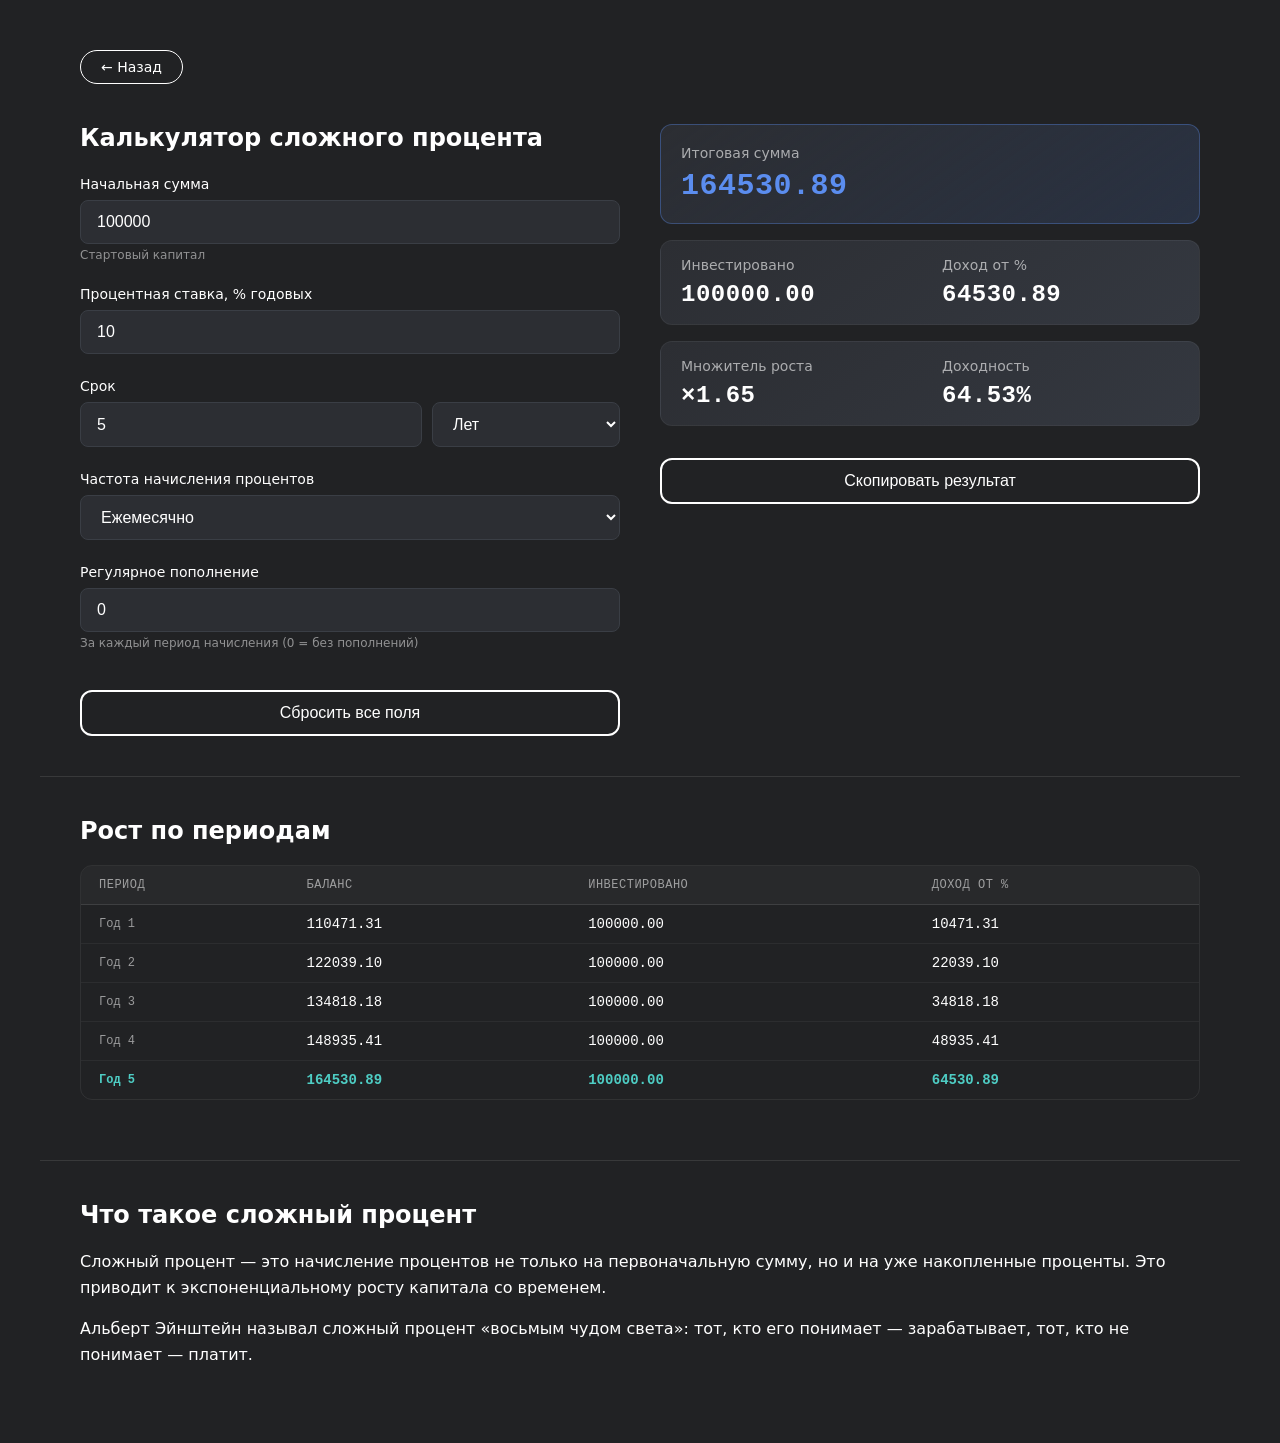
==== compound.html @ 0430b7fb "Add compound interest calculator New page with principal, rate, term, compounding frequency and opti" ====
<!DOCTYPE html>
<html>
<head>
    <meta charset="UTF-8">
    <meta name="viewport" content="width=device-width, initial-scale=1.0, user-scalable=no">
    <title>coNVErt - Сложный процент</title>
    <link rel="stylesheet" href="style.css">
    <link rel="stylesheet" href="spread.css">
    <link rel="stylesheet" href="compound.css">
</head>
<body>
    <div class="container">
        <div class="top-section">
            <a href="index.html" class="back-button">← Назад</a>
        </div>

        <div class="calculator-layout">
            <!-- Левая колонка — поля ввода -->
            <div class="inputs-column">
                <h2>Калькулятор сложного процента</h2>

                <div class="input-group">
                    <label>Начальная сумма</label>
                    <input type="number" id="principal" step="1000" value="100000">
                    <span class="input-hint">Стартовый капитал</span>
                </div>

                <div class="input-group">
                    <label>Процентная ставка, % годовых</label>
                    <input type="number" id="rate" step="0.1" value="10">
                </div>

                <div class="input-group">
                    <label>Срок</label>
                    <div class="term-row">
                        <input type="number" id="term" step="1" value="5" min="1">
                        <select id="termUnit">
                            <option value="year">Лет</option>
                            <option value="month">Месяцев</option>
                        </select>
                    </div>
                </div>

                <div class="input-group">
                    <label>Частота начисления процентов</label>
                    <select id="compoundFreq">
                        <option value="365">Ежедневно</option>
                        <option value="12" selected>Ежемесячно</option>
                        <option value="4">Ежеквартально</option>
                        <option value="1">Раз в год</option>
                    </select>
                </div>

                <div class="input-group">
                    <label>Регулярное пополнение</label>
                    <input type="number" id="contribution" step="100" value="0" min="0">
                    <span class="input-hint">За каждый период начисления (0 = без пополнений)</span>
                </div>

                <button class="reset-button" id="resetButton">Сбросить все поля</button>
            </div>

            <!-- Правая колонка — результаты -->
            <div class="results-column">
                <div class="result-card" id="finalAmountCard">
                    <div class="result-label">Итоговая сумма</div>
                    <div class="result-value" id="finalAmount">0.00</div>
                </div>

                <div class="result-card combined">
                    <div class="combined-row">
                        <div class="combined-item">
                            <div class="result-label">Инвестировано</div>
                            <div class="result-value" id="totalInvested">0.00</div>
                        </div>
                        <div class="combined-item">
                            <div class="result-label">Доход от %</div>
                            <div class="result-value" id="totalIncome">0.00</div>
                        </div>
                    </div>
                </div>

                <div class="result-card combined">
                    <div class="combined-row">
                        <div class="combined-item">
                            <div class="result-label">Множитель роста</div>
                            <div class="result-value" id="multiplier">×1.00</div>
                        </div>
                        <div class="combined-item">
                            <div class="result-label">Доходность</div>
                            <div class="result-value" id="totalYield">0.00%</div>
                        </div>
                    </div>
                </div>

                <button class="reset-button" id="copyButton">Скопировать результат</button>
            </div>
        </div>

        <!-- Таблица роста по периодам -->
        <div class="growth-section">
            <h3>Рост по периодам</h3>
            <div class="growth-table-wrapper">
                <table class="growth-table">
                    <thead>
                        <tr>
                            <th>Период</th>
                            <th>Баланс</th>
                            <th>Инвестировано</th>
                            <th>Доход от %</th>
                        </tr>
                    </thead>
                    <tbody id="growthTableBody"></tbody>
                </table>
            </div>
        </div>

        <div class="info-section">
            <h3>Что такое сложный процент</h3>
            <p>Сложный процент — это начисление процентов не только на первоначальную сумму, но и на уже накопленные проценты. Это приводит к экспоненциальному росту капитала со временем.</p>
            <p>Альберт Эйнштейн называл сложный процент «восьмым чудом света»: тот, кто его понимает — зарабатывает, тот, кто не понимает — платит.</p>
        </div>
    </div>

    <script src="compound.js"></script>
</body>
</html>
---- style.css ----
:root {
    --accent-blue: #5B8DEF;
    --accent-mint: #4ECDC4;
    --accent-purple: #9B59B6;
    --positive: #4ECDC4;
    --negative: #FF6B6B;
}

* {
    margin: 0;
    padding: 0;
    box-sizing: border-box;
}

body {
    font-family: system-ui, -apple-system, 'Segoe UI', sans-serif;
    background-color: #212224;
    min-height: 100vh;
    display: flex;
    justify-content: center;
    align-items: center;
    padding: 20px;
}

/* Лента посередине (от верха до низа) */
.container {
    width: 100%;
    max-width: 1200px;
    min-height: 90vh;
    background-color: #212224;
    position: relative;
    display: flex;
    flex-direction: column;
}

/* Верхняя секция для кнопки */
.top-section {
    padding: 30px 40px 0 40px;
    position: relative;
}

/* Кнопка меню - прозрачный фон, белая обводка */
.menu-button {
    background: transparent;
    border: 2px solid white;
    border-radius: 12px;
    padding: 12px 24px;
    display: inline-flex;
    align-items: center;
    gap: 12px;
    cursor: pointer;
    transition: all 0.2s ease;
}

.menu-button:hover {
    background: rgba(255,255,255,0.05);
}

/* Иконка бургер */
.menu-icon {
    color: white;
    font-size: 28px;
    line-height: 1;
}

/* Текст "Меню" */
.menu-text {
    color: white;
    font-size: 18px;
    font-weight: 500;
    letter-spacing: 1px;
}

/* Центральная секция - всё по центру */
.center-section {
    flex: 1;
    display: flex;
    flex-direction: column;
    justify-content: center;
    align-items: center;
    text-align: center;
    min-height: 400px;
    padding: 40px;
    position: relative;
}

/* Матричный фон — на весь экран */
#matrixCanvas {
    position: fixed;
    top: 0;
    left: 0;
    width: 100%;
    height: 100%;
    z-index: 0;
    opacity: 0.55;
    pointer-events: none;
}

/* Главный заголовок coNVErt */
.main-title {
    font-size: 80px;
    font-weight: 700;
    color: white;
    letter-spacing: 8px;
    margin-bottom: 20px;
    text-shadow: 0 0 40px rgba(91, 141, 239, 0.5);
}

/* Подзаголовок */
.subtitle {
    font-size: 24px;
    color: rgba(255,255,255,0.7);
    font-weight: 400;
    letter-spacing: 2px;
}

/* Тикер котировок */
.ticker-wrapper {
    overflow: hidden;
    padding: 14px 0;
    border-top: 1px solid rgba(255,255,255,0.08);
    background: rgba(44, 46, 51, 0.6);
    white-space: nowrap;
}

.ticker-track {
    display: inline-block;
    animation: tickerMove 35s linear infinite;
}

@keyframes tickerMove {
    0%   { transform: translateX(0); }
    100% { transform: translateX(-50%); }
}

.ticker-item {
    display: inline-block;
    padding: 0 28px;
    font-size: 13px;
    font-family: 'Courier New', monospace;
    color: rgba(255,255,255,0.55);
}

.ticker-symbol {
    color: white;
    font-weight: 600;
    margin-right: 6px;
}

.ticker-value {
    margin-right: 4px;
}

.ticker-change.up   { color: var(--accent-mint); }
.ticker-change.down { color: var(--negative); }

/* Анимация смены вкладок */
@keyframes fadeSlideIn {
    from { opacity: 0; transform: translateY(10px); }
    to   { opacity: 1; transform: translateY(0); }
}

.tab-panel {
    animation: fadeSlideIn 0.3s ease;
}

/* Обёртка кнопки меню */
.menu-wrapper {
    position: relative;
    display: inline-block;
    margin-top: 36px;
}

/* Выпадающее меню */
.dropdown-menu {
    position: absolute;
    top: calc(100% + 10px);
    left: 50%;
    transform: translateX(-50%) translateY(-10px);
    min-width: 260px;
    opacity: 0;
    visibility: hidden;
    transition: all 0.2s ease;
    z-index: 100;
}

/* Когда меню открыто */
.dropdown-menu.show {
    opacity: 1;
    visibility: visible;
    transform: translateX(-50%) translateY(0);
}

/* Треугольник над меню */
.dropdown-arrow {
    position: absolute;
    top: -8px;
    left: 50%;
    transform: translateX(-50%);
    width: 0;
    height: 0;
    border-left: 8px solid transparent;
    border-right: 8px solid transparent;
    border-bottom: 8px solid #2c2e33;
}

/* Контейнер с пунктами меню */
.dropdown-items {
    background-color: #2c2e33;
    border-radius: 12px;
    overflow: hidden;
    box-shadow: 0 8px 20px rgba(0,0,0,0.3);
}

/* Пункты меню */
.dropdown-item {
    display: block;
    width: 100%;
    padding: 14px 20px;
    background: transparent;
    border: none;
    color: white;
    font-size: 15px;
    text-align: left;
    cursor: pointer;
    transition: background 0.2s ease;
}

.dropdown-item:hover {
    background-color: #3a3e45;
}

/* Разделитель между пунктами */
.dropdown-item:not(:last-child) {
    border-bottom: 1px solid rgba(255,255,255,0.1);
}

/* Кнопка назад - единый стиль со всем сайтом */
.back-button {
    background: transparent;
    border: 1.5px solid white;
    border-radius: 30px;
    padding: 8px 20px;
    color: white;
    text-decoration: none;
    font-size: 14px;
    font-weight: 500;
    transition: all 0.2s;
    display: inline-flex;
    align-items: center;
    gap: 6px;
}

.back-button:hover {
    background: rgba(255,255,255,0.1);
}

/* Адаптация для планшетов */
@media (max-width: 768px) {
    .container {
        border-left: none;
        border-right: none;
    }
    
    .main-title {
        font-size: 48px;
        letter-spacing: 4px;
    }
    
    .subtitle {
        font-size: 18px;
    }
    
    .dropdown-menu {
        min-width: 220px;
    }
}

/* Адаптация для телефонов */
@media (max-width: 480px) {
    .main-title {
        font-size: 32px;
        letter-spacing: 2px;
    }
    
    .subtitle {
        font-size: 16px;
    }
    
    .menu-text {
        font-size: 14px;
    }
    
    .menu-icon {
        font-size: 22px;
    }
    
    .menu-button {
        padding: 8px 18px;
    }
}
---- spread.css ----
/* Кнопка назад - единый стиль со всем сайтом */
.back-button {
    background: transparent;
    border: 1.5px solid white;
    border-radius: 30px;
    padding: 8px 20px;
    color: white;
    text-decoration: none;
    font-size: 14px;
    font-weight: 500;
    transition: all 0.2s;
    display: inline-flex;
    align-items: center;
    gap: 6px;
}

.back-button:hover {
    background: rgba(255,255,255,0.1);
}

/* Две колонки */
.calculator-layout {
    display: flex;
    flex: 1;
    gap: 40px;
    padding: 40px;
    flex-wrap: wrap;
}

.inputs-column {
    flex: 1;
    min-width: 280px;
}

.results-column {
    flex: 1;
    min-width: 280px;
}

.inputs-column h2 {
    color: white;
    margin-bottom: 24px;
    font-size: 24px;
}

/* Группа полей ввода */
.input-group {
    margin-bottom: 24px;
}

.input-group label {
    display: block;
    color: white;
    font-weight: 500;
    margin-bottom: 8px;
    font-size: 14px;
}

.input-group input {
    width: 100%;
    padding: 12px 16px;
    background: #2c2e33;
    border: 1px solid #3a3e45;
    border-radius: 8px;
    color: white;
    font-size: 16px;
    transition: all 0.2s;
}

.input-group input:focus {
    outline: none;
    border-color: var(--accent-blue);
    box-shadow: 0 0 0 1px rgba(91, 141, 239, 0.25);
}

.input-hint {
    display: block;
    color: rgba(255,255,255,0.5);
    font-size: 12px;
    margin-top: 4px;
}

/* Кнопка сброса */
.reset-button {
    width: 100%;
    background: transparent;      /* ← прозрачный фон */
    border: 2px solid white;      /* ← белая обводка */
    border-radius: 12px;
    padding: 12px 20px;
    color: white;
    font-size: 16px;
    font-weight: 500;
    cursor: pointer;
    transition: all 0.2s;
    margin-top: 16px;
}

.reset-button:hover {
    background: rgba(255,255,255,0.05);  /* ← лёгкое свечение при наведении */
}

/* Карточка результата */
.result-card {
    background: linear-gradient(145deg, #2c2e33 0%, #343840 100%);
    border-radius: 12px;
    padding: 20px;
    margin-bottom: 16px;
    border: 1px solid rgba(255,255,255,0.05);
    transition: background 0.4s ease, border-color 0.4s ease;
}

/* Карточка прибыли — цветовой фон по результату */
.result-card--positive {
    background: linear-gradient(145deg, #2c2e33 0%, rgba(78, 205, 196, 0.14) 100%);
    border-color: rgba(78, 205, 196, 0.3);
}

.result-card--negative {
    background: linear-gradient(145deg, #2c2e33 0%, rgba(255, 107, 107, 0.14) 100%);
    border-color: rgba(255, 107, 107, 0.3);
}

/* Объединённая карточка */
.result-card.combined {
    padding: 16px 20px;
}

.combined-row {
    display: flex;
    gap: 24px;
    justify-content: space-between;
}

.combined-item {
    flex: 1;
}

.result-label {
    color: rgba(255,255,255,0.6);
    font-size: 14px;
    margin-bottom: 8px;
}

.result-value {
    color: white;
    font-size: 24px;
    font-weight: 700;
    font-family: 'Courier New', 'Roboto Mono', monospace;
    letter-spacing: 0.5px;
}

/* Статус сделки */
.status-badge {
    display: inline-block;
    padding: 10px 24px;
    border-radius: 12px;
    font-weight: 600;
    font-size: 16px;
    transition: all 0.2s;
}

.status-badge.positive {
    background: rgba(78, 205, 196, 0.15);
    border: 2px solid var(--accent-mint);
    color: var(--accent-mint);
}

.status-badge.negative {
    background: rgba(255, 107, 107, 0.15);
    border: 2px solid var(--negative);
    color: var(--negative);
}

.status-badge.neutral {
    background: #3a3e45;
    border: 2px solid #6c757d;
    color: #adb5bd;
}

/* Переключатель вкладок страницы */
.page-tabs {
    display: flex;
    gap: 10px;
    padding: 20px 40px 0 40px;
}

.page-tab {
    background: transparent;
    border: 1.5px solid white;
    border-radius: 30px;
    padding: 8px 20px;
    color: white;
    font-weight: 500;
    font-size: 14px;
    cursor: pointer;
    transition: all 0.2s;
}

.page-tab:hover {
    background: rgba(255,255,255,0.1);
}

.page-tab.active {
    background: var(--accent-blue);
    color: white;
    border-color: var(--accent-blue);
}

/* Поле выбора (select) */
.input-group select {
    width: 100%;
    padding: 12px 16px;
    background: #2c2e33;
    border: 1px solid #3a3e45;
    border-radius: 8px;
    color: white;
    font-size: 16px;
}

.input-group select:focus {
    outline: none;
    border-color: #3498db;
}

/* Подсветка поля с ошибкой */
.input-group.input-error input {
    border-color: #dc3545;
    box-shadow: 0 0 0 1px rgba(220, 53, 69, 0.3);
}

.input-group.input-error label {
    color: #dc3545;
}

/* История расчётов */
.history-section {
    padding: 40px;
    border-top: 1px solid rgba(255,255,255,0.1);
}

.history-section h3 {
    color: white;
    font-size: 24px;
    font-weight: 700;
    margin-bottom: 20px;
}

#saveHistoryButton {
    margin-bottom: 20px;
    width: auto;
    display: inline-block;
    padding: 10px 24px;
}

.history-list {
    display: flex;
    flex-direction: column;
    gap: 10px;
}

.history-item {
    display: flex;
    align-items: center;
    justify-content: space-between;
    gap: 12px;
    background: #2c2e33;
    border-radius: 12px;
    padding: 14px 18px;
    cursor: pointer;
    transition: background 0.2s;
}

.history-item:hover {
    background: #3a3e45;
}

.history-item-info {
    color: white;
    font-size: 14px;
    line-height: 1.5;
}

.history-item-profit {
    font-weight: 700;
}

.history-item-profit.positive {
    color: var(--accent-mint);
}

.history-item-profit.negative {
    color: #dc3545;
}

.history-item-remove {
    background: transparent;
    border: none;
    color: rgba(255,255,255,0.5);
    font-size: 18px;
    cursor: pointer;
    line-height: 1;
    padding: 4px 8px;
    flex-shrink: 0;
}

.history-item-remove:hover {
    color: #dc3545;
}

.history-empty {
    color: rgba(255,255,255,0.5);
    font-size: 14px;
}

/* Кнопка копирования - визуальный фидбек */
#copyButton.copied {
    border-color: var(--accent-mint);
    color: var(--accent-mint);
}

/* Информационная секция */
.info-section {
    padding: 40px;
    border-top: 1px solid rgba(255,255,255,0.1);
    margin-top: 20px;
}

.info-section h3 {
    color: white;
    font-size: 24px;
    font-weight: 700;
    margin-bottom: 20px;
}

.info-section p {
    color: white;  /* ← БЫЛО rgba(255,255,255,0.7) СТАЛО white */
    font-size: 16px;
    line-height: 1.6;
    margin-bottom: 16px;
}

/* Адаптация под телефон */
@media (max-width: 768px) {
    .calculator-layout {
        flex-direction: column;
        padding: 20px;
        gap: 20px;
    }
    
    .combined-row {
        flex-direction: column;
        gap: 16px;
    }
    
    .result-value {
        font-size: 20px;
    }
    
    .info-section {
        padding: 24px;
    }
    
    .info-section h3 {
        font-size: 20px;
    }
    
    .info-section p {
        font-size: 14px;
    }

    .page-tabs {
        padding: 16px 20px 0 20px;
    }

    .history-section {
        padding: 24px 20px;
    }

    .history-item {
        flex-direction: column;
        align-items: flex-start;
        gap: 6px;
    }

    .history-item-remove {
        align-self: flex-end;
        margin-top: -34px;
    }
}
---- compound.css ----
/* Строка ввода срока */
.term-row {
    display: flex;
    gap: 10px;
}

.term-row input  { flex: 2; }
.term-row select { flex: 1; }

/* Карточка итоговой суммы — акцент синим */
#finalAmountCard {
    background: linear-gradient(145deg, #2c2e33 0%, rgba(91, 141, 239, 0.15) 100%);
    border: 1px solid rgba(91, 141, 239, 0.35) !important;
}

#finalAmountCard .result-value {
    color: var(--accent-blue);
    font-size: 30px;
}

/* Раздел таблицы роста */
.growth-section {
    padding: 40px;
    border-top: 1px solid rgba(255,255,255,0.1);
}

.growth-section h3 {
    color: white;
    font-size: 24px;
    font-weight: 700;
    margin-bottom: 20px;
}

.growth-table-wrapper {
    overflow-x: auto;
    border-radius: 12px;
    border: 1px solid rgba(255,255,255,0.07);
}

.growth-table {
    width: 100%;
    border-collapse: collapse;
    font-family: 'Courier New', monospace;
}

.growth-table th {
    color: rgba(255,255,255,0.55);
    font-size: 12px;
    font-weight: 500;
    text-align: left;
    padding: 12px 18px;
    background: rgba(255,255,255,0.03);
    border-bottom: 1px solid rgba(255,255,255,0.1);
    text-transform: uppercase;
    letter-spacing: 0.5px;
}

.growth-table td {
    color: white;
    font-size: 14px;
    padding: 11px 18px;
    border-bottom: 1px solid rgba(255,255,255,0.05);
}

.growth-table tbody tr:last-child td {
    border-bottom: none;
    color: var(--accent-mint);
    font-weight: 700;
}

.growth-table tbody tr:hover td {
    background: rgba(255,255,255,0.03);
}

.growth-table td:first-child {
    color: rgba(255,255,255,0.55);
    font-size: 12px;
}

/* Кнопка копирования */
#copyButton.copied {
    border-color: var(--accent-mint);
    color: var(--accent-mint);
}

/* Мобильная адаптация */
@media (max-width: 768px) {
    .growth-section {
        padding: 24px 16px;
    }

    .growth-section h3 {
        font-size: 20px;
    }

    .growth-table th,
    .growth-table td {
        padding: 9px 12px;
        font-size: 12px;
    }

    #finalAmountCard .result-value {
        font-size: 24px;
    }
}
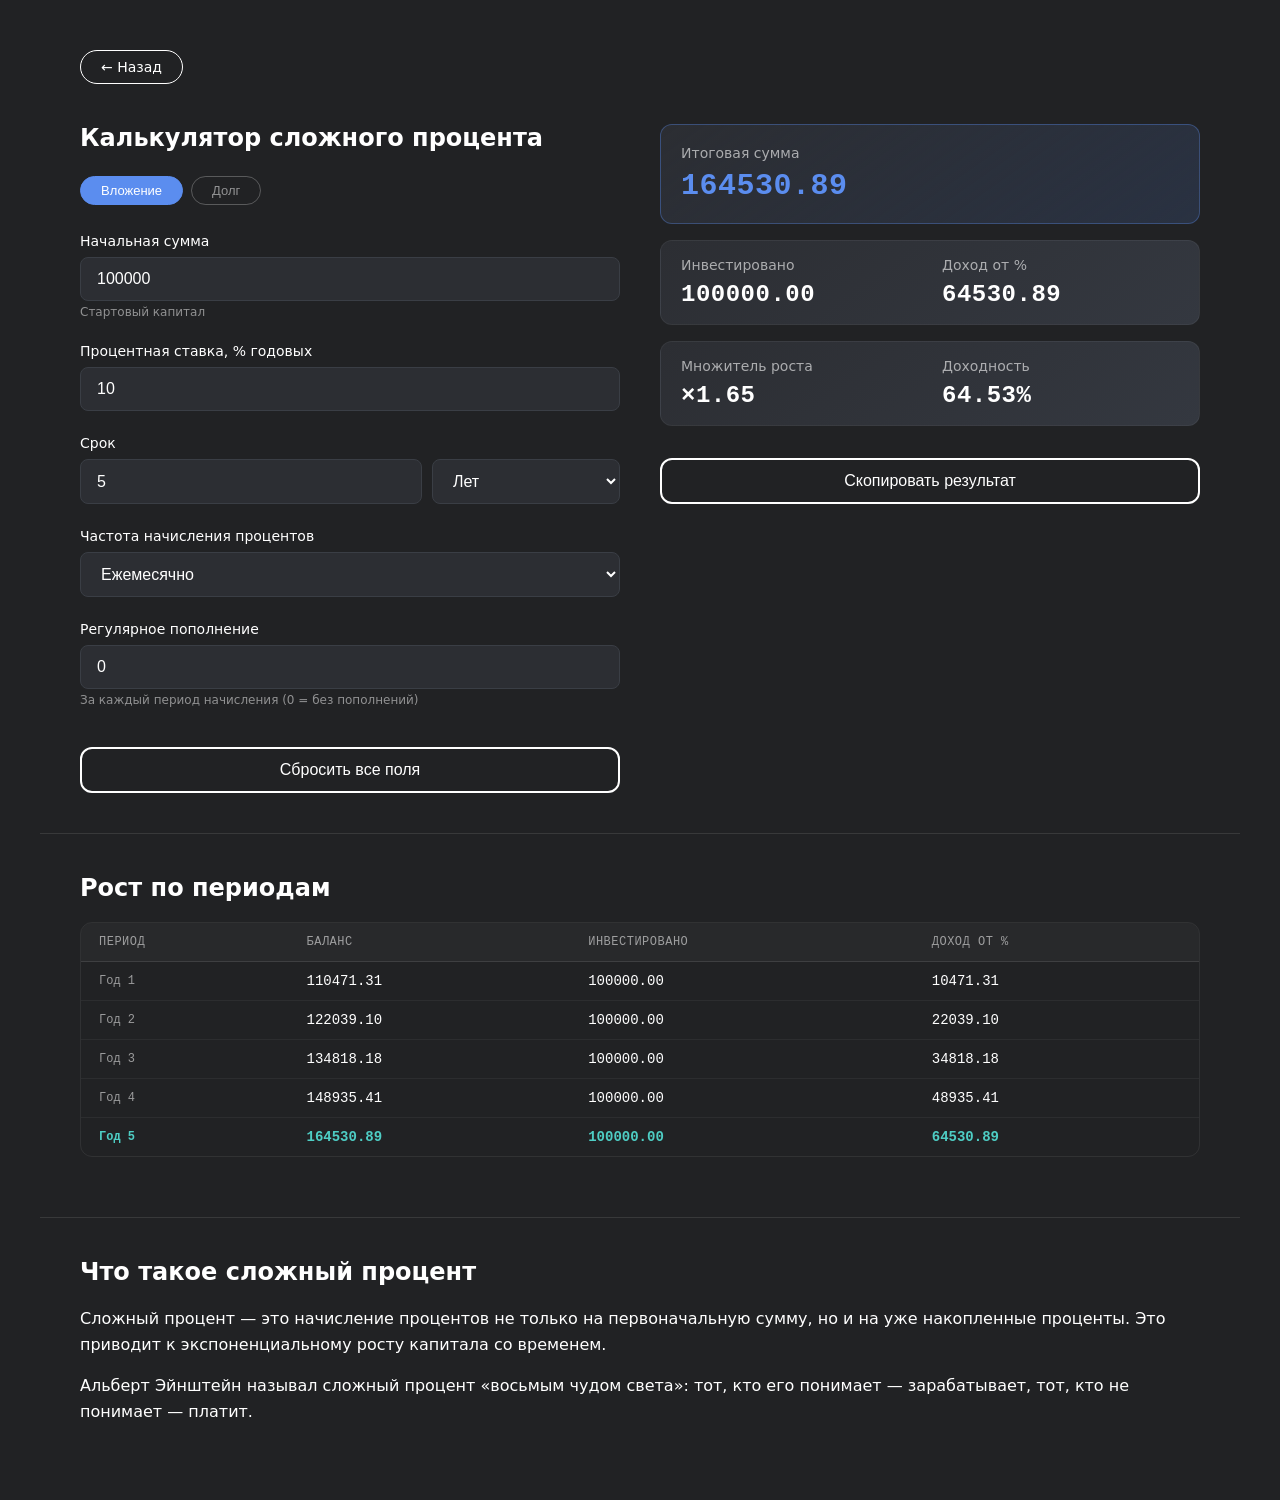
==== commit ec5ce6d6: "Add Вложение/Долг context toggle to compound calculator" ====
--- a/compound.html
+++ b/compound.html
@@ -19,10 +19,16 @@
             <div class="inputs-column">
                 <h2>Калькулятор сложного процента</h2>
 
+                <!-- Переключатель контекста -->
+                <div class="mode-toggle">
+                    <button class="mode-btn active" id="modeInvest">Вложение</button>
+                    <button class="mode-btn" id="modeDebt">Долг</button>
+                </div>
+
                 <div class="input-group">
-                    <label>Начальная сумма</label>
+                    <label id="labelPrincipalField">Начальная сумма</label>
                     <input type="number" id="principal" step="1000" value="100000">
-                    <span class="input-hint">Стартовый капитал</span>
+                    <span class="input-hint" id="hintPrincipal">Стартовый капитал</span>
                 </div>
 
                 <div class="input-group">
@@ -52,9 +58,9 @@
                 </div>
 
                 <div class="input-group">
-                    <label>Регулярное пополнение</label>
+                    <label id="labelContributionField">Регулярное пополнение</label>
                     <input type="number" id="contribution" step="100" value="0" min="0">
-                    <span class="input-hint">За каждый период начисления (0 = без пополнений)</span>
+                    <span class="input-hint" id="hintContribution">За каждый период начисления (0 = без пополнений)</span>
                 </div>
 
                 <button class="reset-button" id="resetButton">Сбросить все поля</button>
@@ -63,18 +69,18 @@
             <!-- Правая колонка — результаты -->
             <div class="results-column">
                 <div class="result-card" id="finalAmountCard">
-                    <div class="result-label">Итоговая сумма</div>
+                    <div class="result-label" id="labelFinalAmount">Итоговая сумма</div>
                     <div class="result-value" id="finalAmount">0.00</div>
                 </div>
 
                 <div class="result-card combined">
                     <div class="combined-row">
                         <div class="combined-item">
-                            <div class="result-label">Инвестировано</div>
+                            <div class="result-label" id="labelInvested">Инвестировано</div>
                             <div class="result-value" id="totalInvested">0.00</div>
                         </div>
                         <div class="combined-item">
-                            <div class="result-label">Доход от %</div>
+                            <div class="result-label" id="labelIncome">Доход от %</div>
                             <div class="result-value" id="totalIncome">0.00</div>
                         </div>
                     </div>
@@ -83,11 +89,11 @@
                 <div class="result-card combined">
                     <div class="combined-row">
                         <div class="combined-item">
-                            <div class="result-label">Множитель роста</div>
+                            <div class="result-label" id="labelMultiplier">Множитель роста</div>
                             <div class="result-value" id="multiplier">×1.00</div>
                         </div>
                         <div class="combined-item">
-                            <div class="result-label">Доходность</div>
+                            <div class="result-label" id="labelYield">Доходность</div>
                             <div class="result-value" id="totalYield">0.00%</div>
                         </div>
                     </div>
@@ -105,9 +111,9 @@
                     <thead>
                         <tr>
                             <th>Период</th>
-                            <th>Баланс</th>
-                            <th>Инвестировано</th>
-                            <th>Доход от %</th>
+                            <th id="thBalance">Баланс</th>
+                            <th id="thInvested">Инвестировано</th>
+                            <th id="thIncome">Доход от %</th>
                         </tr>
                     </thead>
                     <tbody id="growthTableBody"></tbody>
--- a/compound.css
+++ b/compound.css
@@ -1,3 +1,33 @@
+/* Переключатель контекста Вложение / Долг */
+.mode-toggle {
+    display: flex;
+    gap: 8px;
+    margin-bottom: 28px;
+}
+
+.mode-btn {
+    background: transparent;
+    border: 1.5px solid rgba(255,255,255,0.25);
+    border-radius: 30px;
+    padding: 6px 20px;
+    color: rgba(255,255,255,0.5);
+    font-size: 13px;
+    font-weight: 500;
+    cursor: pointer;
+    transition: all 0.2s;
+}
+
+.mode-btn:hover:not(.active) {
+    border-color: rgba(255,255,255,0.6);
+    color: white;
+}
+
+.mode-btn.active {
+    background: var(--accent-blue);
+    border-color: var(--accent-blue);
+    color: white;
+}
+
 /* Строка ввода срока */
 .term-row {
     display: flex;
